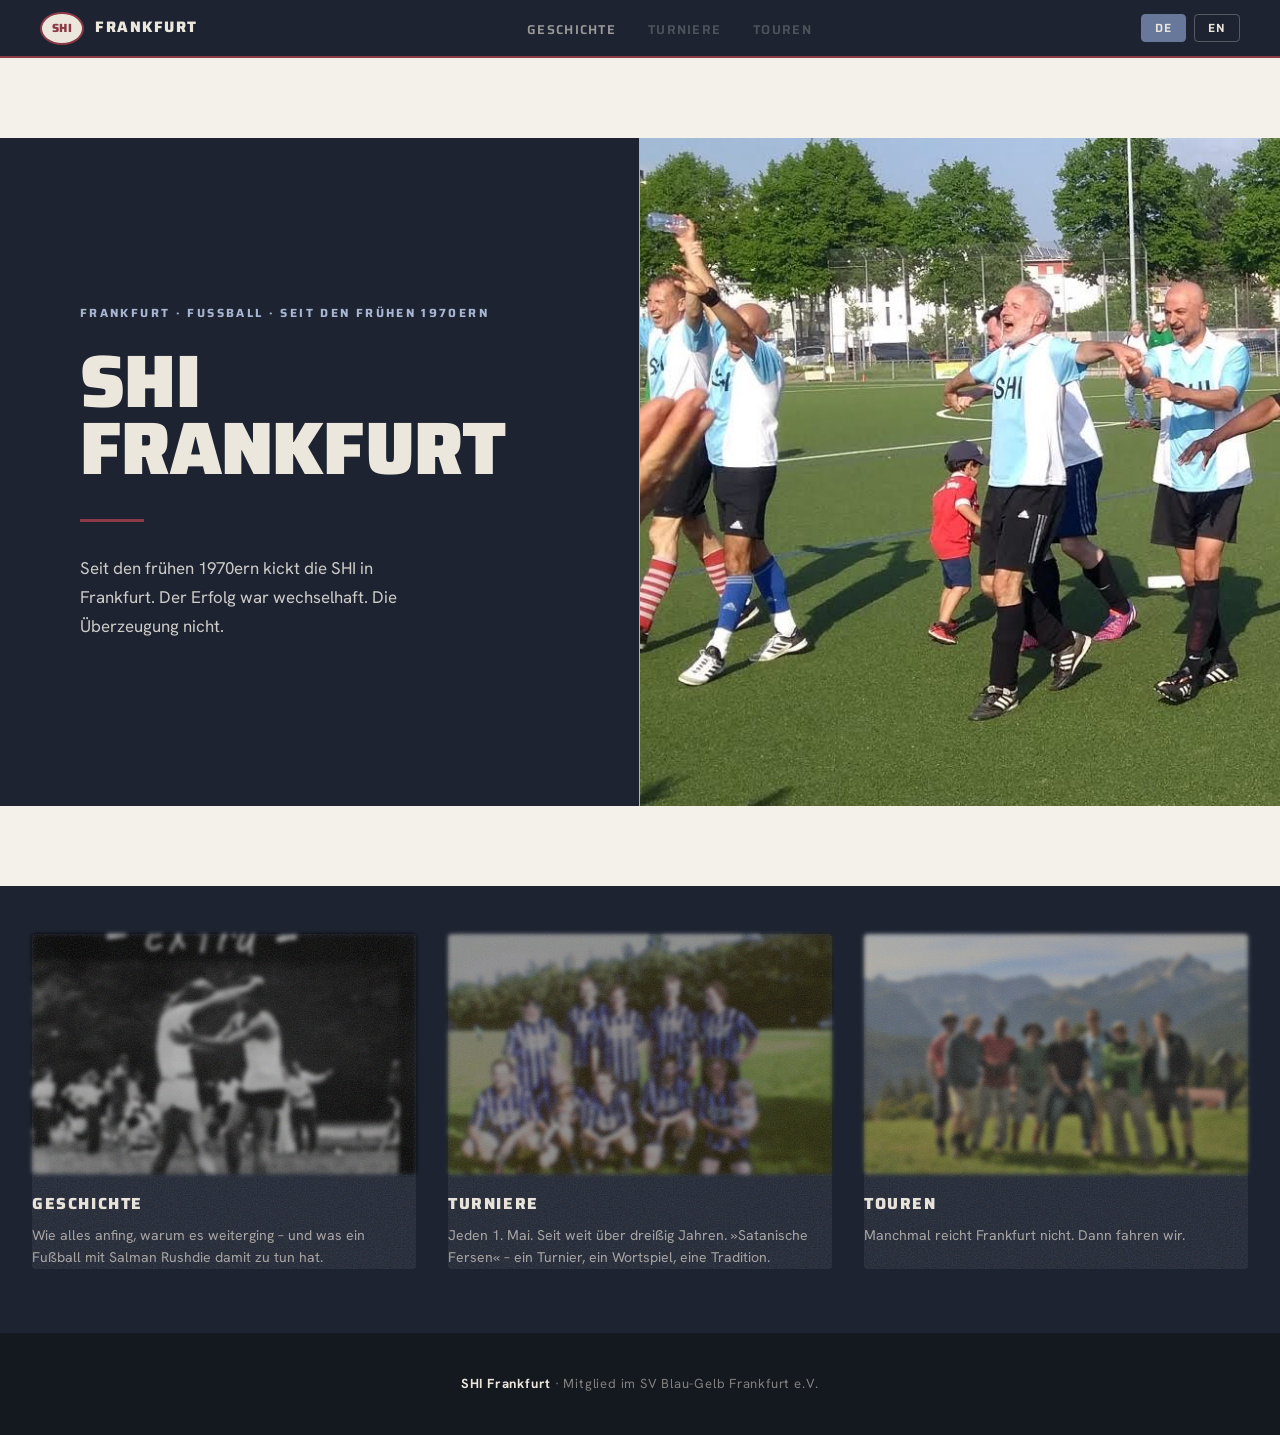
==== index.html @ 3879bf67 "Add index.html and custom domain CNAME" ====
﻿<!DOCTYPE html>
<html lang="de">
<head>
<meta charset="UTF-8">
<meta name="viewport" content="width=device-width, initial-scale=1.0">
<title>Satanische Fersen — SHI Frankfurt</title>
<link rel="preconnect" href="https://fonts.googleapis.com">
<link href="https://fonts.googleapis.com/css2?family=Saira:wght@500;600;700;800;900&family=Hanken+Grotesk:ital,wght@0,400;0,500;0,600;0,700;1,400;1,500&display=swap" rel="stylesheet">
<style>

  :root {
    --ink: #1d2331;          /* deep ink-blue (SHI) */
    --ink-deep: #14181f;     /* blue-950 */
    --paper: #f4f1ea;        /* cream-100 */
    --paper-alt: #ece7dd;    /* cream-200 */
    --accent: #8c3a46;       /* Dunkelrot — red-600 */
    --accent-deep: #74303b;  /* red-700 */
    --blue: #67789b;         /* Taubenblau */
    --gold: #a8b6d2;         /* dove-light highlight (was gold) */
    --cream: #ece7dd;
    --muted: #6f7686;        /* neutral-500 */
    --rule: #ddd6c8;         /* warm hairline on cream */
    --ink-text: #2a2f3a;     /* body on cream */
  }

  * { box-sizing: border-box; margin: 0; padding: 0; }
  html { scroll-behavior: smooth; }

  body {
    background: var(--paper);
    color: var(--ink);
    font-family: 'Hanken Grotesk', system-ui, -apple-system, sans-serif;
    font-size: 18px;
    line-height: 1.7;
    overflow-x: hidden;
    -webkit-font-smoothing: antialiased;
  }

  /* NAV */
  nav {
    position: fixed; top: 0; left: 0; right: 0; z-index: 100;
    background: var(--ink);
    display: flex; align-items: center; justify-content: space-between;
    padding: 0 2.5rem;
    height: 58px;
    border-bottom: 2px solid var(--accent);
  }
  nav .brand {
    font-family: 'Saira', sans-serif;
    font-size: 0.95rem; font-weight: 800;
    color: var(--cream); letter-spacing: 0.1em;
    text-transform: uppercase;
    display: flex; align-items: center; gap: 0.7rem;
  }
  .shi-crest-mini {
    display: inline-flex; align-items: center; justify-content: center;
    width: 44px; height: 33px; border-radius: 50%;
    background: var(--cream); color: var(--accent);
    border: 2.5px solid var(--accent);
    font-family: 'Saira', sans-serif; font-weight: 800;
    font-size: 0.74rem; letter-spacing: 0.02em;
  }
  nav .lang-toggle { display: flex; gap: 0.5rem; }
  nav .lang-toggle button {
    background: none; border: 1px solid rgba(236,231,221,0.28);
    color: var(--cream); font-family: 'Saira', sans-serif;
    font-size: 0.74rem; font-weight: 600; padding: 4px 13px; cursor: pointer;
    letter-spacing: 0.08em; text-transform: uppercase; transition: all 0.18s;
    border-radius: 4px;
  }
  nav .lang-toggle button.active,
  nav .lang-toggle button:hover {
    background: var(--blue); border-color: var(--blue); color: var(--cream);
  }
  nav ul { display: flex; gap: 2rem; list-style: none; }
  nav ul a {
    color: rgba(236,231,221,0.6); text-decoration: none;
    font-family: 'Saira', sans-serif; font-weight: 600;
    font-size: 0.8rem; letter-spacing: 0.1em; text-transform: uppercase;
    transition: color 0.2s;
  }
  nav ul a:hover { color: var(--gold); }

  /* HERO */
  .hero {
    margin-top: 58px;
    min-height: 92vh;
    display: grid;
    grid-template-columns: 1fr 1fr;
    overflow: hidden;
  }
  .hero-left {
    background: var(--ink);
    display: flex; flex-direction: column;
    justify-content: center;
    padding: 5rem 4rem 5rem 5rem;
    position: relative;
  }
  .hero-left::after {
    content: '';
    position: absolute; right: -1px; top: 0; bottom: 0; width: 2px;
    background: var(--gold);
  }
  .hero-eyebrow {
    font-family: 'Saira', sans-serif; font-weight: 700;
    font-size: 0.74rem; letter-spacing: 0.2em; text-transform: uppercase;
    color: var(--gold); margin-bottom: 1.6rem;
  }
  .hero-title {
    font-family: 'Saira', sans-serif;
    font-size: clamp(3.4rem, 5.8vw, 5.8rem);
    font-weight: 900; line-height: 0.9;
    text-transform: uppercase; letter-spacing: -0.01em;
    color: var(--cream);
    margin-bottom: 0.3rem;
  }
  .hero-title em {
    font-family: 'Hanken Grotesk', sans-serif;
    font-style: italic; font-weight: 400; text-transform: none;
    color: var(--gold);
    display: block; font-size: 0.3em; letter-spacing: 0.01em;
    margin-top: 0.8rem;
  }
  .hero-rule {
    width: 64px; height: 3px; background: var(--accent);
    margin: 2rem 0;
  }
  .hero-lead {
    color: rgba(244,241,234,0.82);
    font-size: 1.06rem; line-height: 1.7;
    max-width: 40ch;
    font-weight: 400;
  }
  .hero-lead strong { color: var(--cream); font-weight: 700; }
  .hero-meta {
    margin-top: 2.5rem;
    display: flex; gap: 2.5rem;
    border-top: 1px solid rgba(255,255,255,0.12);
    padding-top: 1.5rem;
  }
  .hero-meta-item { color: rgba(236,231,221,0.5); font-size: 0.82rem; letter-spacing: 0.03em; }
  .hero-meta-item strong {
    display: block; color: var(--gold); font-size: 1.05rem;
    font-family: 'Saira', sans-serif; font-weight: 800;
    text-transform: uppercase; letter-spacing: 0.04em; margin-bottom: 0.15rem;
  }

  .hero-right { position: relative; overflow: hidden; }
  .hero-right img {
    width: 100%; height: 100%; object-fit: cover;
    object-position: center; display: block;
    transition: transform 8s ease;
  }
  .hero-right:hover img { transform: scale(1.03); }
  .hero-right .ball-badge {
    position: absolute; bottom: 2.5rem; right: 2.5rem;
    width: 140px; height: 140px; border-radius: 50%;
    overflow: hidden; border: 3px solid var(--accent);
    box-shadow: 0 8px 32px rgba(20,24,31,0.5);
  }
  .hero-right .ball-badge img { width: 100%; height: 100%; object-fit: cover; }

  /* SIGNING GALLERY */
  .signing-gallery {
    display: grid; grid-template-columns: 1fr 1fr;
    gap: 1.5rem; margin-top: 3rem;
  }
  .signing-figure { margin: 0; }
  .signing-figure img {
    width: 100%; border-radius: 6px;
    box-shadow: 0 12px 40px rgba(20,24,31,0.5);
    display: block;
  }
  .signing-figure figcaption {
    font-size: 0.8rem; color: rgba(236,231,221,0.6);
    font-style: italic; margin-top: 0.6rem;
  }
  @media (max-width: 600px) {
    .signing-gallery { grid-template-columns: 1fr; }
  }

  /* TILES */
  .tiles-grid {
    display: grid; grid-template-columns: repeat(3, 1fr);
    gap: 2rem; background: var(--ink); padding: 3rem 2rem 4rem;
    max-width: 100%; margin: 0;
  }
  .tile {
    text-decoration: none; display: block;
  }
  .tile { position: relative; }
  .tile::after {
    content: ""; position: absolute; inset: 0;
    border-radius: 4px;
    background-image: url("data:image/svg+xml,%3Csvg xmlns='http://www.w3.org/2000/svg' width='200' height='200'%3E%3Cfilter id='n'%3E%3CfeTurbulence type='fractalNoise' baseFrequency='0.75' numOctaves='4' stitchTiles='stitch'/%3E%3C/filter%3E%3Crect width='200' height='200' filter='url(%23n)' opacity='0.18'/%3E%3C/svg%3E");
    pointer-events: none;
  }
  .tile img {
    width: 100%; height: 240px; object-fit: cover; display: block;
    border-radius: 4px;
    filter: blur(2px) brightness(0.72) contrast(1.05) saturate(0.8);
    transition: filter 0.3s, transform 0.4s;
  }
  .tile:hover img { filter: blur(1.5px) brightness(0.85) contrast(1.05) saturate(0.9); transform: scale(1.02); }
  .tile-body { padding: 1rem 0 0; }
  .tile-title {
    font-family: 'Saira', sans-serif; font-weight: 800;
    font-size: 1rem; letter-spacing: 0.1em; text-transform: uppercase;
    color: var(--cream); margin-bottom: 0.4rem;
  }
  .tile-text {
    font-size: 0.88rem; color: rgba(236,231,221,0.65); line-height: 1.6;
  }
  @media (max-width: 750px) {
    .tiles-grid { grid-template-columns: 1fr; padding: 2rem 1.5rem; }
  }

  /* SECTIONS */
  section { padding: 5rem 0; }
  .container { max-width: 1100px; margin: 0 auto; padding: 0 2.5rem; }
  .container-narrow { max-width: 780px; margin: 0 auto; padding: 0 2.5rem; }

  .section-label {
    font-family: 'Saira', sans-serif; font-weight: 700;
    font-size: 0.74rem; letter-spacing: 0.22em; text-transform: uppercase;
    color: var(--accent); margin-bottom: 0.85rem;
  }
  .section-title {
    font-family: 'Saira', sans-serif;
    font-size: clamp(2rem, 3.6vw, 3.1rem);
    font-weight: 800; line-height: 1.04;
    text-transform: uppercase; letter-spacing: -0.01em;
    margin-bottom: 2.5rem;
    color: var(--ink);
  }
  .section-title em { font-style: normal; color: var(--accent); }

  /* STORY */
  #geschichte { background: var(--paper); }
  .story-grid {
    display: grid; grid-template-columns: 1fr 2px 1fr;
    gap: 0 3rem; margin-top: 3rem;
  }
  .story-grid .divider { background: var(--rule); width: 2px; }
  .story-column h3 {
    font-family: 'Saira', sans-serif;
    font-size: 1.15rem; font-weight: 700;
    text-transform: uppercase; letter-spacing: 0.01em;
    margin-bottom: 1rem; padding-bottom: 0.75rem;
    border-bottom: 1px solid var(--rule);
    color: var(--ink);
  }
  .story-column p {
    font-size: 0.97rem; margin-bottom: 1.2rem;
    color: var(--ink-text); line-height: 1.78;
  }
  .pull-quote {
    font-family: 'Hanken Grotesk', sans-serif;
    font-size: 1.3rem; font-style: italic; font-weight: 500;
    line-height: 1.5; color: var(--accent);
    border-left: 3px solid var(--accent);
    padding: 1rem 0 1rem 1.5rem;
    margin: 2rem 0;
  }

  /* BALL */
  #ball { background: var(--ink); color: var(--cream); padding-bottom: 0; }
  #ball .section-title { color: var(--cream); }
  #ball .section-label { color: var(--gold); }
  .ball-layout {
    display: grid; grid-template-columns: 1fr 1fr;
    gap: 4rem; align-items: center; margin-top: 3rem;
  }
  .ball-img-wrap { position: relative; }
  .ball-img-wrap img {
    width: 100%; border-radius: 6px;
    box-shadow: 0 20px 60px rgba(20,24,31,0.5);
  }
  .ball-caption {
    position: absolute; bottom: -1rem; right: -1rem;
    background: var(--accent); color: var(--cream);
    font-family: 'Saira', sans-serif; font-weight: 600;
    font-size: 0.72rem; letter-spacing: 0.1em; text-transform: uppercase;
    padding: 0.5rem 1rem; border-radius: 3px;
  }
  .ball-text p {
    color: rgba(236,231,221,0.78); font-size: 1rem; line-height: 1.85;
    margin-bottom: 1.2rem;
  }
  .ball-text p strong { color: var(--cream); }
  .ball-text .rushdie-quote {
    font-family: 'Hanken Grotesk', sans-serif;
    font-size: 1.45rem; font-style: italic; font-weight: 500;
    color: var(--gold); line-height: 1.45;
    margin: 2rem 0;
  }
  .ball-text .rushdie-quote cite {
    display: block; font-family: 'Saira', sans-serif; font-size: 0.74rem;
    font-style: normal; font-weight: 600; color: rgba(236,231,221,0.5);
    margin-top: 0.6rem; letter-spacing: 0.1em; text-transform: uppercase;
  }

  /* TURNIER */
  #turnier { background: var(--paper-alt); }
  .tournament-intro {
    display: grid; grid-template-columns: 3fr 2fr; gap: 4rem;
    align-items: start; margin-bottom: 4rem;
  }
  .tournament-intro p {
    font-size: 1rem; margin-bottom: 1.2rem; line-height: 1.8;
    color: var(--ink-text);
  }
  .flyer-wrap img { width: 100%; border-radius: 4px; box-shadow: 0 8px 32px rgba(20,24,31,0.16); }

  .teams-title {
    font-family: 'Saira', sans-serif;
    font-size: 1.3rem; font-weight: 700;
    text-transform: uppercase; letter-spacing: 0.02em;
    margin-bottom: 1.5rem; padding-bottom: 0.75rem;
    border-bottom: 1px solid var(--rule); color: var(--ink);
  }
  .teams-grid { display: grid; grid-template-columns: repeat(3, 1fr); gap: 1.5rem; }
  .team-card { position: relative; overflow: hidden; cursor: pointer; border-radius: 4px; }
  .team-card img {
    width: 100%; aspect-ratio: 4/3; object-fit: cover; display: block;
    transition: transform 0.4s ease; filter: saturate(0.92);
  }
  .team-card:hover img { transform: scale(1.04); filter: saturate(1.08); }
  .team-card .team-label {
    position: absolute; bottom: 0; left: 0; right: 0;
    background: linear-gradient(transparent, rgba(20,24,31,0.82));
    color: var(--cream); padding: 1.6rem 1rem 0.8rem;
    font-family: 'Saira', sans-serif; font-weight: 700;
    font-size: 0.82rem; letter-spacing: 0.06em; text-transform: uppercase;
  }

  /* ATMOSPHÄRE */
  #atmosphaere { background: var(--paper); }
  .atmo-grid {
    display: grid; grid-template-columns: repeat(4, 1fr);
    grid-template-rows: auto auto; gap: 1rem; margin-top: 2.5rem;
  }
  .atmo-grid .big { grid-column: span 2; grid-row: span 2; }
  .atmo-grid img { width: 100%; height: 100%; object-fit: cover; display: block; border-radius: 3px; }
  .atmo-grid .big img { height: 400px; }
  .atmo-grid .small img { height: 190px; }

  /* ELEGY */
  #elegie { background: var(--ink); }
  #elegie .section-title { color: var(--cream); }
  #elegie .section-label { color: var(--gold); }
  .elegy-layout {
    display: grid; grid-template-columns: 1fr 1fr;
    gap: 5rem; margin-top: 3rem; align-items: start;
  }
  .elegy-portrait img {
    width: 100%; max-width: 340px; border-radius: 4px;
    box-shadow: 0 20px 50px rgba(20,24,31,0.5);
  }
  .elegy-portrait-caption {
    margin-top: 1rem; color: rgba(236,231,221,0.55);
    font-size: 0.82rem; letter-spacing: 0.03em; line-height: 1.5;
  }
  .elegy-text { color: rgba(236,231,221,0.8); font-size: 0.95rem; line-height: 2; }
  .elegy-text .poem-title {
    font-family: 'Saira', sans-serif;
    font-size: 1.3rem; font-weight: 700; text-transform: uppercase;
    letter-spacing: 0.01em; color: var(--cream); margin-bottom: 1.5rem;
  }
  .elegy-text em { color: var(--gold); font-style: italic; }
  .elegy-text .author {
    margin-top: 2rem; color: var(--gold); font-style: italic;
    font-family: 'Hanken Grotesk', sans-serif; font-size: 1rem;
  }

  /* HISTORY */
  #geschichte-alt { background: var(--paper-alt); }
  .history-grid { display: grid; grid-template-columns: 1fr 1fr 1fr; gap: 1.5rem; margin-top: 2.5rem; }
  .history-grid img {
    width: 100%; display: block; border-radius: 3px;
    filter: grayscale(0.2); transition: filter 0.3s;
  }
  .history-grid img:hover { filter: grayscale(0); }
  .history-caption { font-size: 0.8rem; color: var(--muted); margin-top: 0.5rem; font-style: italic; }

  /* LEIHGABE */
  #leihgabe { background: var(--accent); color: var(--cream); text-align: center; padding: 6rem 0; }
  #leihgabe .section-label { color: rgba(236,231,221,0.7); }
  #leihgabe .section-title { color: var(--cream); }
  #leihgabe p {
    max-width: 62ch; margin: 0 auto 1.5rem;
    font-size: 1.05rem; line-height: 1.8; color: rgba(236,231,221,0.88);
  }
  #leihgabe .highlight {
    font-family: 'Hanken Grotesk', sans-serif;
    font-size: 1.5rem; font-style: italic; font-weight: 500;
    color: var(--cream); margin: 2rem 0;
  }

  /* FOOTER */
  footer {
    background: var(--ink-deep); color: rgba(236,231,221,0.5);
    padding: 2.5rem 0; text-align: center; font-size: 0.82rem;
    letter-spacing: 0.06em;
  }
  footer strong { color: var(--cream); }

  /* LANGUAGE SWITCHING */
  .de { display: block; }
  .en { display: none; }
  body.lang-en .de { display: none; }
  body.lang-en .en { display: block; }
  span.de { display: inline; }
  span.en { display: none; }
  body.lang-en span.de { display: none; }
  body.lang-en span.en { display: inline; }

  /* ANIMATIONS */
  @keyframes fadeUp {
    from { opacity: 0; transform: translateY(24px); }
    to { opacity: 1; transform: translateY(0); }
  }
  .hero-left > * { animation: fadeUp 0.7s ease both; }
  .hero-left > *:nth-child(1) { animation-delay: 0.1s; }
  .hero-left > *:nth-child(2) { animation-delay: 0.25s; }
  .hero-left > *:nth-child(3) { animation-delay: 0.35s; }
  .hero-left > *:nth-child(4) { animation-delay: 0.45s; }
  .hero-left > *:nth-child(5) { animation-delay: 0.55s; }

  @media (max-width: 900px) {
    .hero { grid-template-columns: 1fr; min-height: auto; }
    .hero-right { height: 55vw; }
    .hero-right .ball-badge { width: 16vw; height: 16vw; bottom: 1; right: 50%; transform: translateX(50%); }
    .hero-left { padding: 3rem 2rem; }
    .story-grid { grid-template-columns: 1fr; }
    .story-grid .divider { display: none; }
    .ball-layout, .tournament-intro, .elegy-layout { grid-template-columns: 1fr; gap: 2rem; }
    .teams-grid { grid-template-columns: repeat(2, 1fr); }
    .atmo-grid { grid-template-columns: 1fr 1fr; }
    .atmo-grid .big { grid-column: span 2; }
    .history-grid { grid-template-columns: 1fr 1fr; }
    nav ul { display: none; }
  }

  </style>
</head>
<body>

<nav>
  <span class="brand"><span class="shi-crest-mini">SHI</span>Frankfurt</span>
  <ul>
    <li><a href="Satanische Fersen.html"><span class="de">Geschichte</span><span class="en">History</span></a></li>
    <li><a href="#" style="opacity:0.4;cursor:default;pointer-events:none"><span class="de">Turniere</span><span class="en">Tournaments</span></a></li>
    <li><a href="#" style="opacity:0.4;cursor:default;pointer-events:none"><span class="de">Touren</span><span class="en">Tours</span></a></li>
  </ul>
  <div class="lang-toggle">
    <button onclick="setLang('de')" id="btn-de" class="active">DE</button>
    <button onclick="setLang('en')" id="btn-en">EN</button>
  </div>
</nav>

<!-- HERO -->
<section class="hero">
  <div class="hero-left">
    <div class="hero-eyebrow">
      <span class="de">Frankfurt · Fußball · Seit den frühen 1970ern</span>
      <span class="en">Frankfurt · Football · Since the early 1970s</span>
    </div>
    <h1 class="hero-title">
      SHI<br>Frankfurt
    </h1>
    <div class="hero-rule"></div>
    <p class="hero-lead">
      <span class="de">Seit den frühen 1970ern kickt die SHI in Frankfurt. Der Erfolg war wechselhaft. Die Überzeugung nicht.</span>
      <span class="en">Since the early 1970s, SHI has been playing football in Frankfurt. Results have varied. Conviction never did.</span>
    </p>
  </div>
    <div class="hero-right">
    <img src="SHI_1.PNG" alt="SHI Frankfurt">
  </div>
</section>

<!-- TILES -->
<div class="tiles-grid">
  <a class="tile" href="Satanische Fersen.html">
    <img src="SHI-Info-1981.png" alt="Geschichte">
    <div class="tile-body">
      <div class="tile-title"><span class="de">Geschichte</span><span class="en">History</span></div>
      <p class="tile-text"><span class="de">Wie alles anfing, warum es weiterging – und was ein Fußball mit Salman Rushdie damit zu tun hat.</span><span class="en">How it started, why it continued – and what a football signed by Salman Rushdie has to do with it.</span></p>
    </div>
  </a>
  <a class="tile" href="#turniere">
    <img src="SHI 2006.JPG" alt="Turniere">
    <div class="tile-body">
      <div class="tile-title"><span class="de">Turniere</span><span class="en">Tournaments</span></div>
      <p class="tile-text"><span class="de">Jeden 1. Mai. Seit weit über dreißig Jahren. »Satanische Fersen« – ein Turnier, ein Wortspiel, eine Tradition.</span><span class="en">Every 1st May. For well over thirty years. »Satanic Heels« – a tournament, a pun, a tradition.</span></p>
    </div>
  </a>
  <a class="tile" href="#touren">
    <img src="DSC_0470 (2).JPG" alt="Touren">
    <div class="tile-body">
      <div class="tile-title"><span class="de">Touren</span><span class="en">Tours</span></div>
      <p class="tile-text"><span class="de">Manchmal reicht Frankfurt nicht. Dann fahren wir.</span><span class="en">Sometimes Frankfurt is not enough. So we leave.</span></p>
    </div>
  </a>
</div>

<div style="display:none">
<!-- GESCHICHTE -->
<section id="geschichte">
  <div class="container">
    <div class="section-label">
      <span class="de">Die Geschichte</span>
      <span class="en">The Story</span>
    </div>
    <h2 class="section-title">
      <span class="de">Fußball, Freiheit<br>und <em>die Hacke</em></span>
      <span class="en">Football, Freedom<br>and <em>the Heel</em></span>
    </h2>

    <div class="pull-quote">
      <span class="de">„Es gibt keinen unpolitischen Sport. Ist er frei, so steht er links. Ist er verblendet, so vermietet er sich an rechts."</span>
      <span class="en">"There is no apolitical sport. If it is free, it stands on the left. If it is blinded, it rents itself to the right."</span>
      <br><small style="font-family:'Saira',sans-serif;font-weight:600;font-size:0.72rem;letter-spacing:0.1em;text-transform:uppercase;color:var(--accent);">— Ernst Bloch · SHI-Info 1981</small>
    </div>

    <div class="story-grid">
      <div class="story-column">
        <h3><span class="de">Die Mannschaft</span><span class="en">The Team</span></h3>
        <p class="de">SHI — Sozialistische Hochschulinitiative — ist der Name einer Fußballmannschaft, die seit mehr als vier Jahrzehnten in Frankfurt existiert. Hervorgegangen aus dem undogmatischen Spektrum der Frankfurter Universitätslinken der frühen 1970er Jahre, sympathisierte die Gruppe mit der Spontibewegung — mit Figuren wie Joschka Fischer und Daniel Cohn-Bendit, die den Übergang von der Straßenpolitik zur parlamentarischen Demokratie verkörperten.</p>
        <p class="en">SHI — Socialist University Initiative — is the name of a football team that has existed in Frankfurt for more than four decades. Emerging from the undogmatic spectrum of Frankfurt's university left of the early 1970s, the group sympathized with the Sponti movement — with figures like Joschka Fischer and Daniel Cohn-Bendit, who embodied the transition from street politics to parliamentary democracy.</p>
        <p class="de">Der Sozialismus im Namen ist längst zum nostalgischen Etikett geworden. Was geblieben ist, ist die Haltung: der Glaube an Integration über das gemeinsame Spiel, der Witz, die Ironie, das Bewusstsein, dass Fußball nie ganz unpolitisch ist.</p>
        <p class="en">The socialism in the name has long become a nostalgic label. What has remained is the attitude: the belief in integration through shared play, the wit, the irony, the awareness that football is never entirely apolitical.</p>
        <p class="de">Seit etwa zwanzig Jahren ist die SHI Mitglied im <strong>SV Blau-Gelb Frankfurt</strong> — ein bewusster Schritt: von der Alternativkultur der Universitätsparkrasen in die Strukturen des organisierten Vereinssports. Blau-Gelb feiert 2025 sein hundertjähriges Bestehen.</p>
        <p class="en">For about twenty years the SHI has been a member of <strong>SV Blau-Gelb Frankfurt</strong> — a conscious step: from the alternative culture of university park pitches into the structures of organised club sport. Blau-Gelb celebrates its centenary in 2025.</p>
      </div>
      <div class="divider"></div>
      <div class="story-column">
        <h3><span class="de">Der Name</span><span class="en">The Name</span></h3>
        <p class="de">Anfang der 1990er Jahre, als Salman Rushdie unter der Fatwa des Ayatollah Khomeini lebte, gab sich die SHI einen neuen Namen für ihr jährliches Turnier am 1. Mai: <em>Satanische Fersen</em>.</p>
        <p class="en">In the early 1990s, when Salman Rushdie was living under the fatwa of Ayatollah Khomeini, the SHI gave its annual May Day tournament a new name: <em>Satanische Fersen</em> — Satanic Heels.</p>
        <p class="de">Das Wortspiel war mehrfach kodiert: Rushdies Roman <em>Die Satanischen Verse</em> (1988), der zum weltweiten Symbol der Meinungsfreiheit wurde — und die <em>Ferse</em> im Fußball, die Hacke, der listige Trick, der schöne unerwartete Zug. Begleitet vom Foto der berühmten Hacke Luis Figos: die Pointe war unausgesprochen, aber unmissverständlich.</p>
        <p class="en">The pun was multiply coded: Rushdie's novel <em>The Satanic Verses</em> (1988), which became a global symbol of freedom of expression — and the <em>heel</em> in football, the backheel, the cunning trick, the beautiful unexpected move. Accompanied by a photo of Luis Figo's famous backheel: the point was unspoken but unmistakable.</p>
        <p class="de">Der Name war eine Solidaritätsgeste — und ein Bekenntnis, dass Sport und Freiheitsgedanke zusammengehören. Frankfurt war dabei kein zufälliger Ort: Als Sitz des deutschen Verlagswesens und der Buchmesse stand die Stadt 1989 unmittelbar im Fokus der Rushdie-Krise.</p>
        <p class="en">The name was a gesture of solidarity — and a declaration that sport and the idea of freedom belong together. Frankfurt was no coincidence: as home to German publishing and the Book Fair, the city was immediately in the eye of the Rushdie crisis in 1989.</p>
      </div>
    </div>
  </div>
</section>

<!-- DER BALL -->
<section id="ball">
  <div class="container">
    <div class="section-label">
      <span class="de">Das Objekt</span>
      <span class="en">The Object</span>
    </div>
    <h2 class="section-title">
      <span class="de">Der signierte Ball —<br><em>Oktober 2023, Paulskirche</em></span>
      <span class="en">The Signed Ball —<br><em>October 2023, Paulskirche</em></span>
    </h2>
    <div class="ball-layout">
      <div class="ball-img-wrap">
        <img src="[data-uri]" alt="Von Salman Rushdie signierter Ball 'Satanische Fersen'">
        <div class="ball-caption">
          <span class="de">Rushdie-Signatur · Frankfurt 2023</span>
          <span class="en">Rushdie Signature · Frankfurt 2023</span>
        </div>
      </div>
      <div class="ball-text">
        <p class="de"><strong>Dieser Fußball trägt auf seinem Leder den Namen »Satanische Fersen«</strong> — und die Unterschrift von Salman Rushdie. Die Signatur entstand im Oktober 2023 in Frankfurt, am Rande der Verleihung des Friedenspreises des Deutschen Buchhandels in der Paulskirche.</p>
        <p class="en"><strong>This football bears the words »Satanische Fersen«</strong> — Satanic Heels — on its leather, alongside the signature of Salman Rushdie. The signature was made in October 2023 in Frankfurt, on the occasion of the Peace Prize of the German Book Trade ceremony at the Paulskirche.</p>
        <p class="de">Rushdie, der ein Jahr zuvor nur knapp einem Mordanschlag entkommen war, hielt eine Rede für die Freiheit des Wortes. Danach bat ihn eine Gruppe älterer Frankfurter Fußballspieler, diesen Ball zu unterschreiben — und erklärte ihm das Wortspiel.</p>
        <p class="en">Rushdie, who had barely survived an assassination attempt the year before, gave a speech for freedom of expression. Afterwards, a group of older Frankfurt football players asked him to sign this ball — and explained the pun.</p>
        <div class="rushdie-quote">
          <span class="de">»Fußball, nicht Golf —<br>so ist es leichter zu unterschreiben.«</span>
          <span class="en">»Football, not golf —<br>much easier to sign.«</span>
          <cite>— Salman Rushdie, Frankfurt 2023</cite>
        </div>
        <p class="de">Dann setzte er seinen Namen auf den Ball. Ein kleines, präzises Symbol: für Freiheit, die sich nicht verbiegen lässt, und für den Sport, der sie lebt.</p>
        <p class="en">Then he put his name on the ball. A small, precise symbol: of freedom that refuses to be bent, and of sport that lives it.</p>
      </div>
    </div>
    <div class="signing-gallery">
      <figure class="signing-figure">
        <img src="[data-uri]" alt="Salman Rushdie signiert den Ball">
        <figcaption><span class="de">Der Moment der Unterschrift — Salman Rushdie, Bar des Frankfurter Hofs, Oktober 2023</span><span class="en">The moment of signing — Salman Rushdie, bar of the Frankfurter Hof, October 2023</span></figcaption>
      </figure>
      <figure class="signing-figure">
        <img src="[data-uri]" alt="Übergabe des Balls an Oger">
        <figcaption><span class="de">Übergabe an Oger (SHI) — der Ball wechselt die Hände, Frankfurter Hof, Oktober 2023</span><span class="en">Handover to Oger (SHI) — the ball changes hands, Frankfurter Hof, October 2023</span></figcaption>
      </figure>
    </div>
  </div>
</section>



<!-- DAS TURNIER -->
<section id="turnier">
  <div class="container">
    <div class="section-label">
      <span class="de">Das Turnier · 1. Mai · Frankfurt</span>
      <span class="en">The Tournament · 1st May · Frankfurt</span>
    </div>
    <h2 class="section-title">
      <span class="de">Drei Jahrzehnte<br><em>Internationaler Fußball</em></span>
      <span class="en">Three Decades of<br><em>International Football</em></span>
    </h2>

    <div class="tournament-intro">
      <div>
        <p class="de">Seit den frühen 1990er Jahren richtet die SHI am <strong>1. Mai</strong> ein Fußballturnier aus — mit leicht ironischem Bezug auf die Tradition des internationalen Arbeiterkampftages, bewusst als Fest der Solidarität und der Vielfalt. Angetreten sind und treten an: Mannschaften aus dem alternativen Fußballmilieu Frankfurts und Teams mit Migrationshintergrund aus Peru, Kamerun, Eritrea, der Türkei, Algerien und vielen weiteren Ländern.</p>
        <p class="en">Since the early 1990s, the SHI has organized a football tournament on <strong>1st May</strong> — with a touch of irony in the tradition of the international workers' day, consciously as a celebration of solidarity and diversity. Teams from Frankfurt's alternative football scene and migrant communities from Peru, Cameroon, Eritrea, Turkey, Algeria and many other countries have participated.</p>
        <p class="de">Was einst als linkes Experiment begann, ist längst gelebte Stadtkultur: ein jährliches Fest der multikulturellen Integration durch den Sport. Ursprünglich auf dem Hochschulsportplatz, heute auf den Plätzen des <strong>SV Blau-Gelb Frankfurt</strong> am Ginnheimer Wäldchen.</p>
        <p class="en">What began as a left-wing experiment has long become lived urban culture: an annual celebration of multicultural integration through sport. Originally on the university sports ground, today on the pitches of <strong>SV Blau-Gelb Frankfurt</strong> at Ginnheimer Wäldchen.</p>
      </div>
      <div class="flyer-wrap">
        <img src="[data-uri]" alt="Turnierflyer 2025">
      </div>
    </div>

    <div class="teams-title">
      <span class="de">Die Teams · Turnier 2024</span>
      <span class="en">The Teams · Tournament 2024</span>
    </div>
    <div class="teams-grid">
      <div class="team-card">
        <img src="[data-uri]" alt="AH Blau-Gelb">
        <div class="team-label">AH Blau-Gelb Frankfurt</div>
      </div>
      <div class="team-card">
        <img src="[data-uri]" alt="Eritrea">
        <div class="team-label">Eritrea Frankfurt</div>
      </div>
      <div class="team-card">
        <img src="[data-uri]" alt="Greenbecks">
        <div class="team-label">Greenbecks</div>
      </div>
      <div class="team-card">
        <img src="[data-uri]" alt="Kamerun / La Villageoise">
        <div class="team-label">La Villageoise · Kamerun</div>
      </div>
      <div class="team-card">
        <img src="[data-uri]" alt="Peru">
        <div class="team-label">Peru Frankfurt</div>
      </div>
      <div class="team-card">
        <img src="[data-uri]" alt="SHI historisch">
        <div class="team-label">SHI · <span class="de">historisch</span><span class="en">historical</span></div>
      </div>
    </div>
  </div>
</section>

<!-- ATMOSPHÄRE -->
<section id="atmosphaere">
  <div class="container">
    <div class="section-label">
      <span class="de">Impressionen</span>
      <span class="en">Impressions</span>
    </div>
    <h2 class="section-title">
      <span class="de"><em>Nach dem Spiel</em><br>ist vor dem Spiel</span>
      <span class="en"><em>After the Game</em><br>is Before the Game</span>
    </h2>
    <div class="atmo-grid">
      <div class="big"><img src="[data-uri]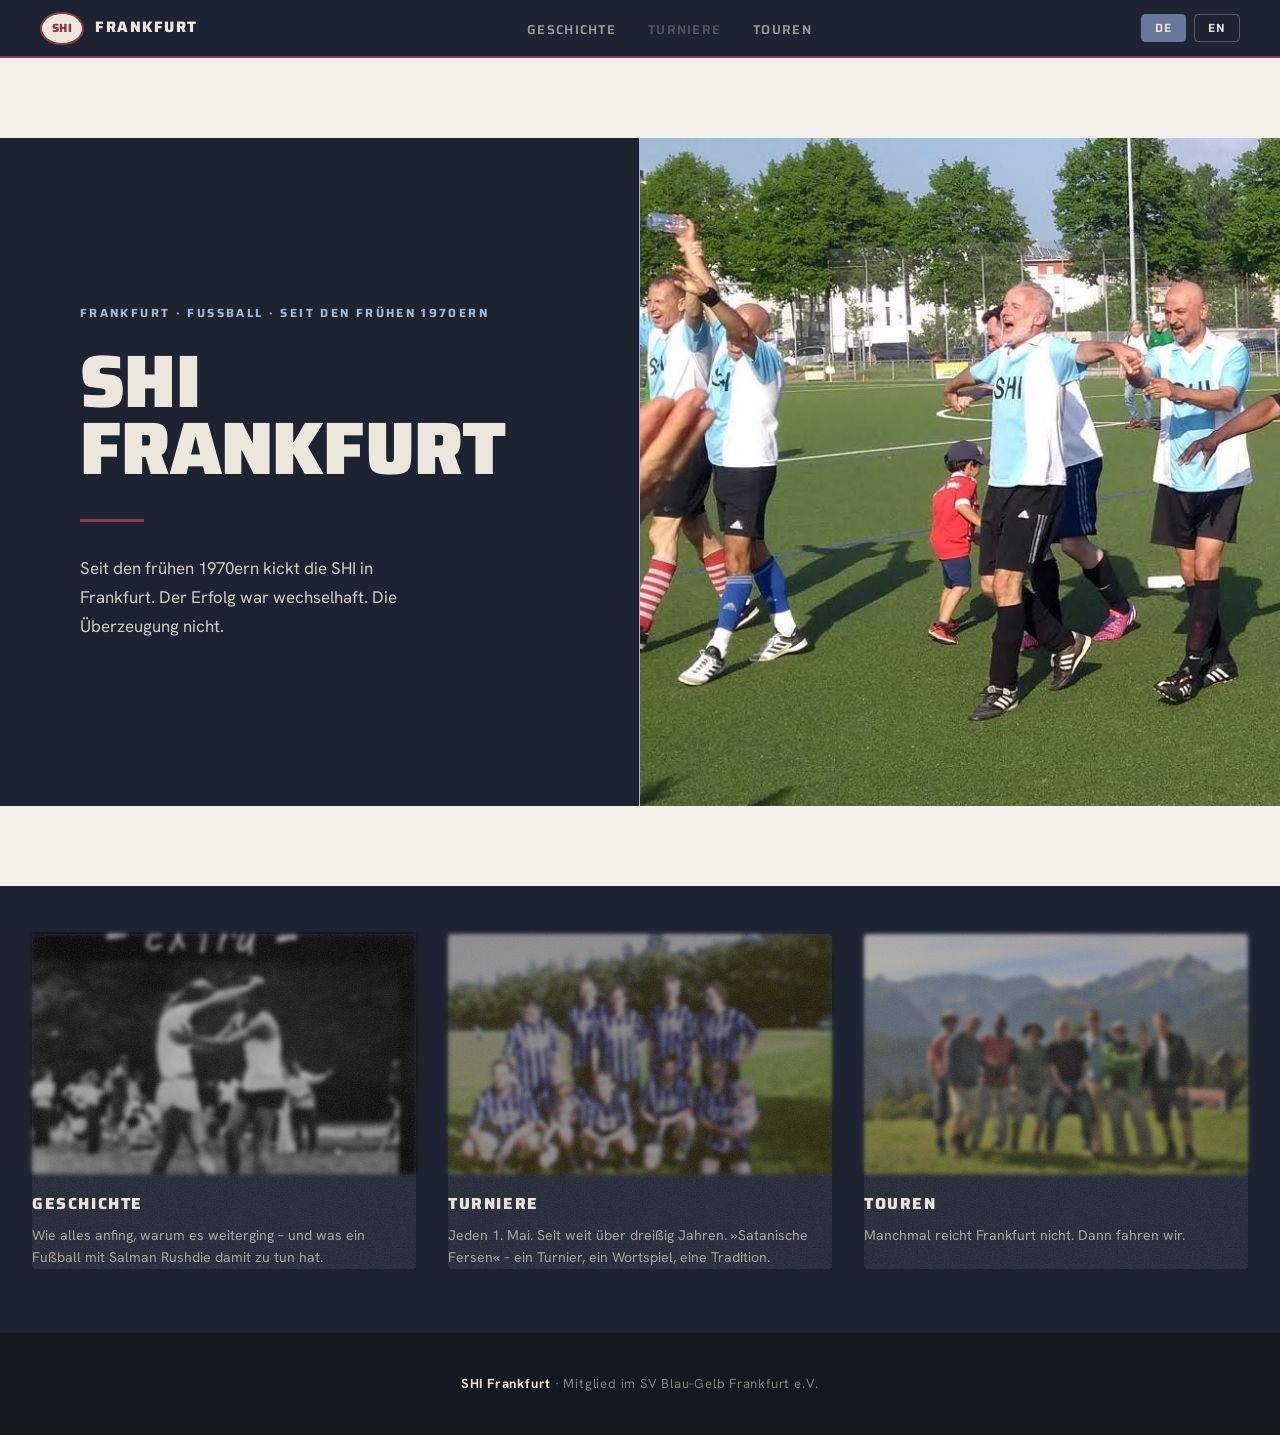
